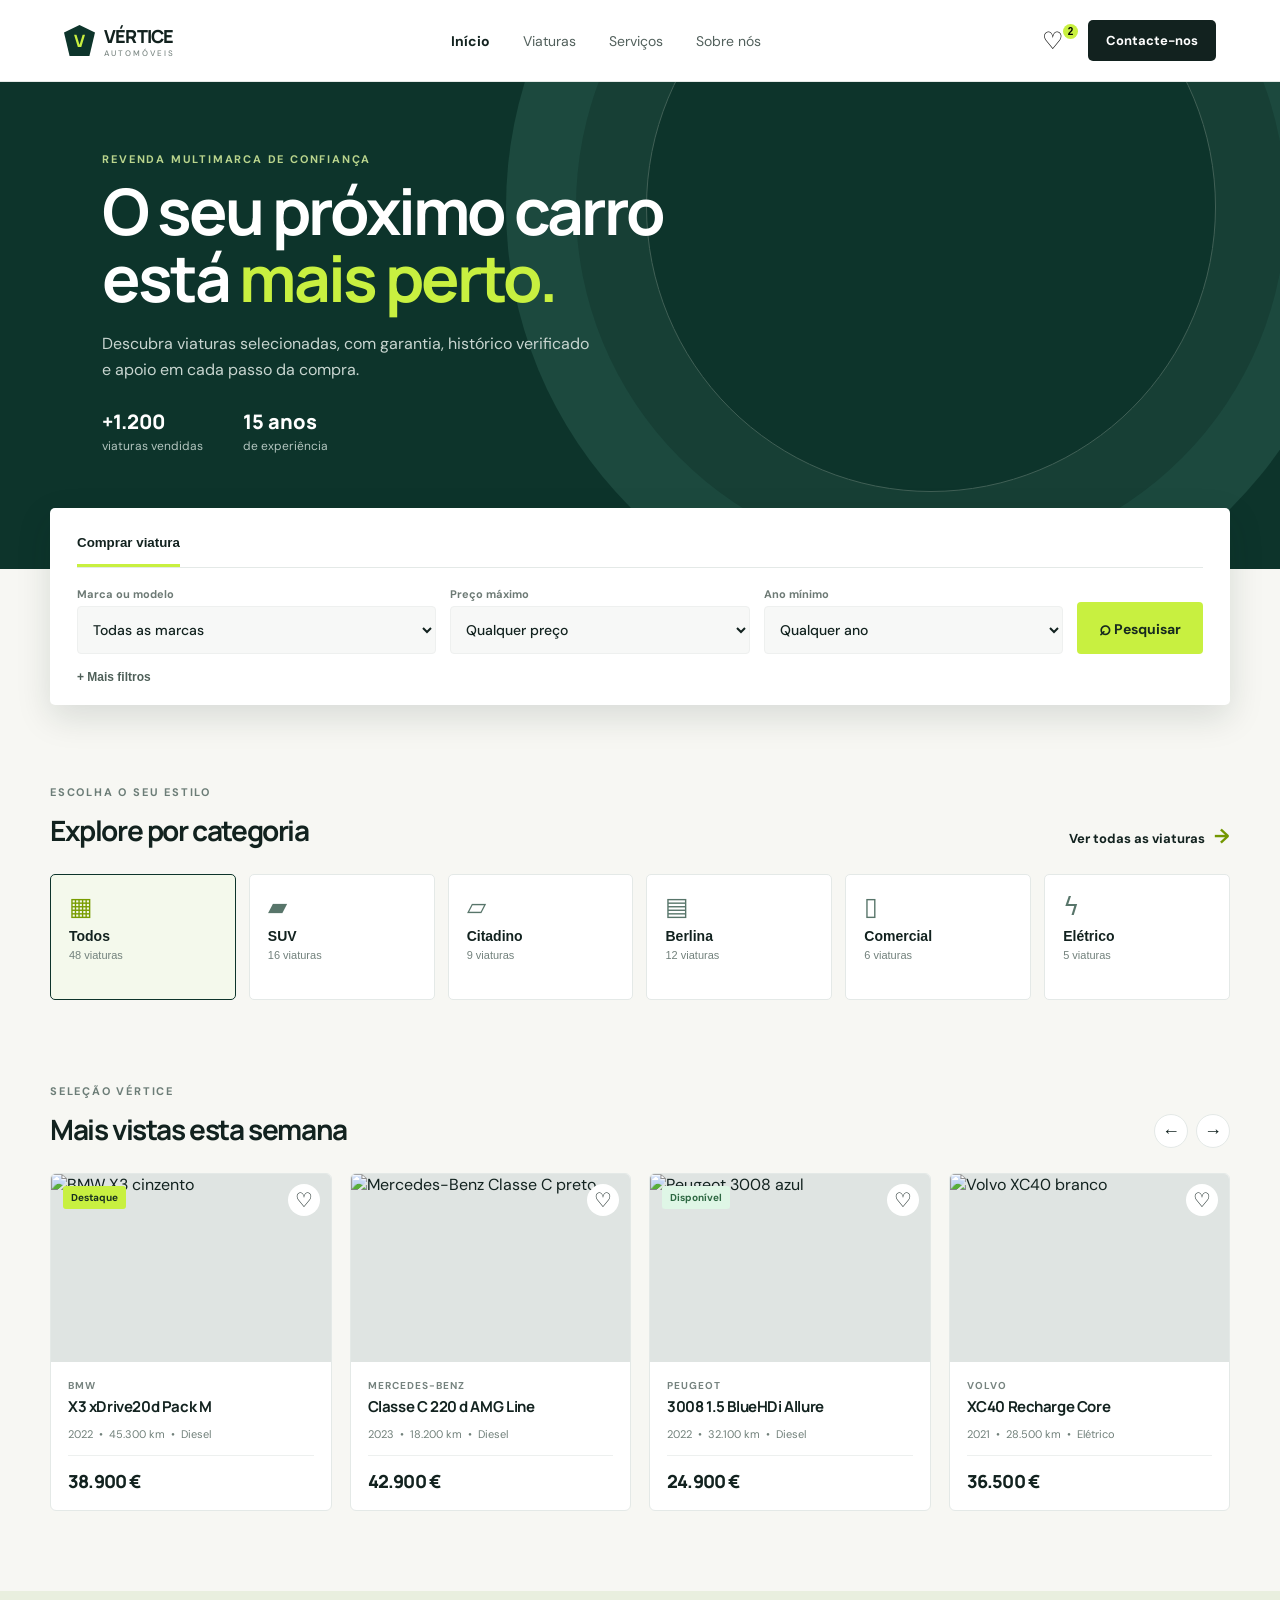
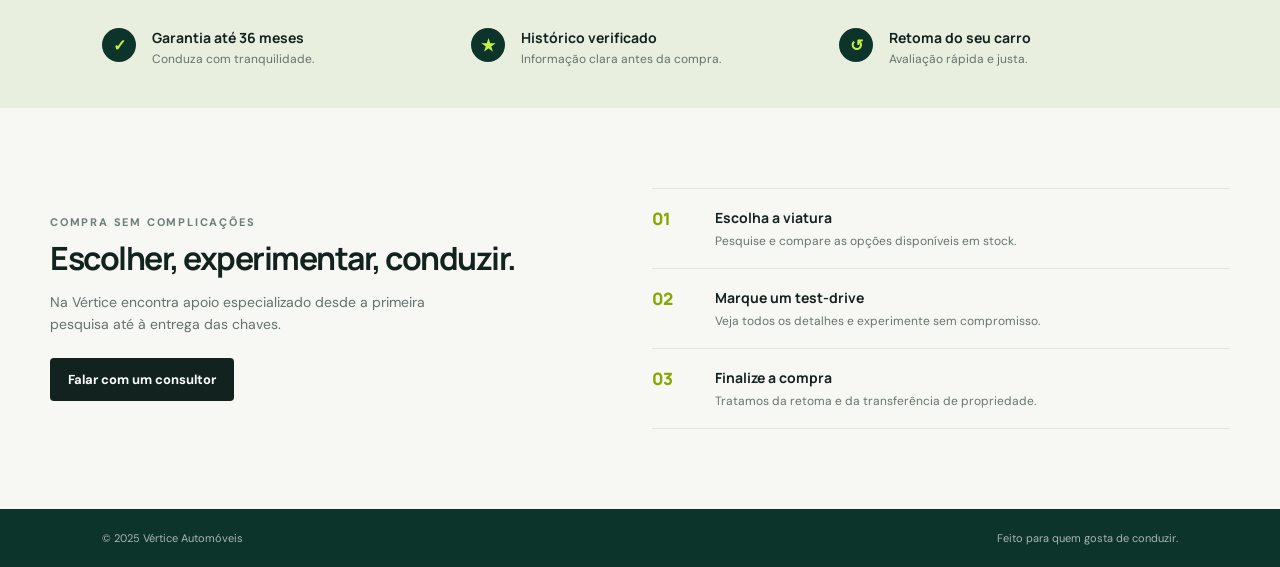
==== index.html @ 2c549aec "Adicionar site demonstrativo Vértice Automóveis" ====
<!doctype html>
<html lang="pt-PT">
  <head>
    <meta charset="UTF-8" />
    <meta name="viewport" content="width=device-width, initial-scale=1.0" />
    <title>Vértice Automóveis | Encontre o seu próximo carro</title>
    <link rel="preconnect" href="https://fonts.googleapis.com" />
    <link rel="preconnect" href="https://fonts.gstatic.com" crossorigin />
    <link href="https://fonts.googleapis.com/css2?family=DM+Sans:wght@400;500;600;700&family=Manrope:wght@600;700;800&display=swap" rel="stylesheet" />
    <link rel="stylesheet" href="styles.css" />
    <link rel="stylesheet" href="modal.css" />
    <link rel="stylesheet" href="store.css" />
  </head>
  <body>
    <header class="site-header">
      <a href="#inicio" class="brand" aria-label="Vértice Automóveis, início">
        <span class="brand-mark">V</span>
        <span>VÉRTICE <em>AUTOMÓVEIS</em></span>
      </a>
      <nav class="desktop-nav" aria-label="Navegação principal">
        <a class="active" href="#inicio">Início</a>
        <a href="#viaturas">Viaturas</a>
        <a href="#servicos">Serviços</a>
        <a href="#sobre">Sobre nós</a>
      </nav>
      <div class="header-actions">
        <button class="icon-button" aria-label="Ver favoritos">♡<span class="counter">2</span></button>
        <a href="#contactos" class="contact-link">Contacte-nos</a>
        <button class="menu-button" aria-label="Abrir menu">☰</button>
      </div>
    </header>

    <main id="inicio">
      <section class="hero">
        <div class="hero-copy">
          <p class="eyebrow">REVENDA MULTIMARCA DE CONFIANÇA</p>
          <h1>O seu próximo carro está <span>mais perto.</span></h1>
          <p class="hero-text">Descubra viaturas selecionadas, com garantia, histórico verificado e apoio em cada passo da compra.</p>
          <div class="hero-stats">
            <div><strong>+1.200</strong><span>viaturas vendidas</span></div>
            <div><strong>15 anos</strong><span>de experiência</span></div>
          </div>
        </div>
        <div class="hero-shape"></div>
      </section>

      <section class="search-panel" aria-label="Pesquisar viaturas">
        <div class="search-tabs" role="tablist">
          <button class="tab active" role="tab" aria-selected="true">Comprar viatura</button>
        </div>
        <form class="search-form" id="vehicle-search">
          <label><span>Marca ou modelo</span><select id="brand"><option value="">Todas as marcas</option><option>BMW</option><option>Mercedes-Benz</option><option>Peugeot</option><option>Volvo</option></select></label>
          <label><span>Preço máximo</span><select id="price"><option value="">Qualquer preço</option><option value="20000">Até 20.000 €</option><option value="30000">Até 30.000 €</option><option value="40000">Até 40.000 €</option></select></label>
          <label><span>Ano mínimo</span><select id="year"><option value="">Qualquer ano</option><option value="2022">2022</option><option value="2021">2021</option><option value="2020">2020</option></select></label>
          <button class="search-button" type="submit"><span>⌕</span> Pesquisar</button>
        </form>
        <button class="more-filters" type="button">+ Mais filtros</button>
      </section>

      <section class="categories content-section" aria-labelledby="categories-title">
        <div class="section-heading"><div><p class="eyebrow">ESCOLHA O SEU ESTILO</p><h2 id="categories-title">Explore por categoria</h2></div><a href="#viaturas">Ver todas as viaturas <span>→</span></a></div>
        <div class="category-grid">
          <button class="category-card active" data-category="Todos"><span class="category-icon">▦</span><strong>Todos</strong><small>48 viaturas</small></button>
          <button class="category-card" data-category="SUV"><span class="category-icon">▰</span><strong>SUV</strong><small>16 viaturas</small></button>
          <button class="category-card" data-category="Citadino"><span class="category-icon">▱</span><strong>Citadino</strong><small>9 viaturas</small></button>
          <button class="category-card" data-category="Berlina"><span class="category-icon">▤</span><strong>Berlina</strong><small>12 viaturas</small></button>
          <button class="category-card" data-category="Comercial"><span class="category-icon">▯</span><strong>Comercial</strong><small>6 viaturas</small></button>
          <button class="category-card" data-category="Elétrico"><span class="category-icon">ϟ</span><strong>Elétrico</strong><small>5 viaturas</small></button>
        </div>
      </section>

      <section class="featured content-section" id="viaturas" aria-labelledby="featured-title">
        <div class="section-heading"><div><p class="eyebrow">SELEÇÃO VÉRTICE</p><h2 id="featured-title">Mais vistas esta semana</h2></div><div class="list-controls"><button aria-label="Anterior">←</button><button aria-label="Seguinte">→</button></div></div>
        <div class="vehicle-grid" id="vehicle-grid">
          <article class="vehicle-card" data-brand="BMW" data-price="38900" data-year="2022" data-category="SUV">
            <div class="car-image"><img src="https://images.unsplash.com/photo-1555215695-3004980ad54e?auto=format&fit=crop&w=900&q=85" alt="BMW X3 cinzento" /><span class="badge">Destaque</span><button class="heart" aria-label="Adicionar BMW X3 aos favoritos">♡</button></div>
            <div class="vehicle-info"><p>BMW</p><h3>X3 xDrive20d Pack M</h3><div class="vehicle-meta"><span>2022</span><span>•</span><span>45.300 km</span><span>•</span><span>Diesel</span></div><div class="vehicle-price"><strong>38.900 €</strong></div></div>
          </article>
          <article class="vehicle-card" data-brand="Mercedes-Benz" data-price="42900" data-year="2023" data-category="Berlina">
            <div class="car-image"><img src="https://images.unsplash.com/photo-1618843479313-40f8afb4b4d8?auto=format&fit=crop&w=900&q=85" alt="Mercedes-Benz Classe C preto" /><button class="heart" aria-label="Adicionar Mercedes Classe C aos favoritos">♡</button></div>
            <div class="vehicle-info"><p>MERCEDES-BENZ</p><h3>Classe C 220 d AMG Line</h3><div class="vehicle-meta"><span>2023</span><span>•</span><span>18.200 km</span><span>•</span><span>Diesel</span></div><div class="vehicle-price"><strong>42.900 €</strong></div></div>
          </article>
          <article class="vehicle-card" data-brand="Peugeot" data-price="24900" data-year="2022" data-category="SUV">
            <div class="car-image"><img src="https://images.unsplash.com/photo-1609521263047-f8f205293f24?auto=format&fit=crop&w=900&q=85" alt="Peugeot 3008 azul" /><span class="badge green">Disponível</span><button class="heart" aria-label="Adicionar Peugeot 3008 aos favoritos">♡</button></div>
            <div class="vehicle-info"><p>PEUGEOT</p><h3>3008 1.5 BlueHDi Allure</h3><div class="vehicle-meta"><span>2022</span><span>•</span><span>32.100 km</span><span>•</span><span>Diesel</span></div><div class="vehicle-price"><strong>24.900 €</strong></div></div>
          </article>
          <article class="vehicle-card" data-brand="Volvo" data-price="36500" data-year="2021" data-category="SUV">
            <div class="car-image"><img src="https://images.unsplash.com/photo-1551830820-330a71b99659?auto=format&fit=crop&w=900&q=85" alt="Volvo XC40 branco" /><button class="heart" aria-label="Adicionar Volvo XC40 aos favoritos">♡</button></div>
            <div class="vehicle-info"><p>VOLVO</p><h3>XC40 Recharge Core</h3><div class="vehicle-meta"><span>2021</span><span>•</span><span>28.500 km</span><span>•</span><span>Elétrico</span></div><div class="vehicle-price"><strong>36.500 €</strong></div></div>
          </article>
        </div>
        <p id="no-results" hidden>Não encontrámos viaturas com estes filtros. Tente ajustar a pesquisa.</p>
      </section>
      <section class="assurance" id="servicos"><div><span class="assurance-icon">✓</span><h3>Garantia até 36 meses</h3><p>Conduza com tranquilidade.</p></div><div><span class="assurance-icon">★</span><h3>Histórico verificado</h3><p>Informação clara antes da compra.</p></div><div><span class="assurance-icon">↺</span><h3>Retoma do seu carro</h3><p>Avaliação rápida e justa.</p></div></section>
      <section class="buying-process content-section" id="sobre" aria-labelledby="process-title">
        <div><p class="eyebrow">COMPRA SEM COMPLICAÇÕES</p><h2 id="process-title">Escolher, experimentar, conduzir.</h2><p>Na Vértice encontra apoio especializado desde a primeira pesquisa até à entrega das chaves.</p><a href="#contactos" class="process-cta">Falar com um consultor</a></div>
        <ol><li><span>01</span><div><strong>Escolha a viatura</strong><p>Pesquise e compare as opções disponíveis em stock.</p></div></li><li><span>02</span><div><strong>Marque um test-drive</strong><p>Veja todos os detalhes e experimente sem compromisso.</p></div></li><li><span>03</span><div><strong>Finalize a compra</strong><p>Tratamos da retoma e da transferência de propriedade.</p></div></li></ol>
      </section>
    </main>
    <footer id="contactos"><span>© 2025 Vértice Automóveis</span><span>Feito para quem gosta de conduzir.</span></footer>
    <div class="vehicle-modal" id="vehicle-modal" role="dialog" aria-modal="true" aria-labelledby="modal-title" hidden>
      <div class="modal-backdrop" data-close-modal></div>
      <div class="modal-content">
        <button class="modal-close" type="button" aria-label="Fechar detalhes" data-close-modal>&times;</button>
        <div class="modal-gallery"><img id="modal-image" src="" alt="" /><span id="modal-badge" class="badge" hidden></span></div>
        <div class="modal-details">
          <p class="modal-brand" id="modal-brand"></p>
          <h2 id="modal-title"></h2>
          <p class="modal-price" id="modal-price"></p>
          <div class="modal-specs" id="modal-specs"></div>
          <p class="modal-description" id="modal-description"></p>
          <div class="modal-actions">
            <a id="whatsapp-link" class="contact-action whatsapp" href="#" target="_blank" rel="noopener">WhatsApp</a>
            <a id="phone-link" class="contact-action phone" href="tel:+351210000000">Ligar agora</a>
          </div>
          <button id="interest-button" class="interest-button" type="button">Tenho interesse nesta viatura</button>
          <p class="modal-note">Resposta rápida da nossa equipa comercial.</p>
        </div>
      </div>
    </div>
    <script src="script.js"></script>
  </body>
</html>
---- styles.css ----
:root{--ink:#12221f;--muted:#64716d;--line:#e4e9e7;--cream:#f7f7f3;--lime:#c8f040;--green:#0d342b;--white:#fff}*{box-sizing:border-box}html{scroll-behavior:smooth}body{margin:0;color:var(--ink);background:var(--cream);font-family:"DM Sans",sans-serif}.site-header{height:82px;padding:0 max(5vw,32px);display:flex;align-items:center;justify-content:space-between;background:#fff;border-bottom:1px solid var(--line)}.brand{color:var(--ink);text-decoration:none;font:800 18px Manrope,sans-serif;letter-spacing:-.8px;display:flex;align-items:center;gap:9px}.brand em{font:500 8px "DM Sans";display:block;letter-spacing:2px;color:#7c8884;font-style:normal}.brand-mark{display:grid;place-items:center;width:31px;height:31px;background:var(--green);color:var(--lime);clip-path:polygon(50% 0,100% 24%,82% 100%,18% 100%,0 24%);font:800 17px Manrope}.desktop-nav{display:flex;gap:33px;height:100%;align-items:center}.desktop-nav a{color:#52605c;text-decoration:none;font-size:14px}.desktop-nav a.active{color:var(--ink);font-weight:700}.header-actions{display:flex;align-items:center;gap:18px}.icon-button,.menu-button{border:0;background:none;font-size:24px;cursor:pointer;position:relative}.counter{position:absolute;top:-2px;right:-8px;background:var(--lime);font:700 10px sans-serif;width:15px;height:15px;border-radius:50%;display:grid;place-items:center}.contact-link{background:var(--ink);color:white;padding:12px 18px;text-decoration:none;border-radius:5px;font-size:13px;font-weight:700}.menu-button{display:none}.hero{background:var(--green);min-height:390px;padding:70px max(8vw,40px) 115px;position:relative;overflow:hidden;color:white}.hero-copy{max-width:660px;position:relative;z-index:1}.eyebrow{font-size:11px;letter-spacing:1.8px;font-weight:700;color:#6c7d77;margin:0 0 12px}.hero .eyebrow{color:#bad58d}.hero h1,h2,h3{font-family:Manrope,sans-serif}.hero h1{font-size:clamp(38px,5vw,65px);line-height:1.04;letter-spacing:-3px;margin:0}.hero h1 span{color:var(--lime)}.hero-text{max-width:490px;color:#c8d5d0;font-size:16px;line-height:1.6;margin:20px 0 26px}.hero-stats{display:flex;gap:40px}.hero-stats div{display:grid;gap:3px}.hero-stats strong{font:800 20px Manrope}.hero-stats span{font-size:12px;color:#b3c5bf}.hero-shape{position:absolute;right:5%;top:-160px;width:570px;height:570px;border:1px solid #416056;border-radius:50%;box-shadow:0 0 0 70px #173f35,0 0 0 140px #1c493e}.search-panel{max-width:1180px;margin:-61px auto 0;position:relative;z-index:2;background:#fff;padding:0 27px 19px;box-shadow:0 12px 35px #0c251d22;border-radius:5px}.search-tabs{height:60px;display:flex;align-items:end;gap:27px;border-bottom:1px solid var(--line)}.tab{height:47px;padding:0;background:none;border:0;border-bottom:3px solid transparent;color:#70807b;font-weight:700;cursor:pointer}.tab.active{color:var(--ink);border-color:var(--lime)}.search-form{display:grid;grid-template-columns:1.2fr 1fr 1fr auto;gap:14px;padding-top:19px}.search-form label{display:grid;gap:5px;font-size:11px;font-weight:700;color:#6d7a75}.search-form select{appearance:auto;color:var(--ink);font:500 14px "DM Sans";background:#f7f8f7;border:1px solid #eef0ef;border-radius:4px;padding:13px 11px}.search-button{align-self:end;background:var(--lime);border:0;border-radius:4px;padding:13px 22px;color:#16291f;font:700 14px "DM Sans";cursor:pointer}.search-button span{font-size:20px;vertical-align:-1px}.more-filters{background:none;border:0;color:#4f6059;font-size:12px;font-weight:700;margin-top:16px;padding:0;cursor:pointer}.content-section{max-width:1180px;margin:0 auto;padding:80px 0}.section-heading{display:flex;justify-content:space-between;align-items:end;margin-bottom:25px}.section-heading h2{font-size:28px;letter-spacing:-1.4px;margin:0}.section-heading a{color:var(--ink);text-decoration:none;font-size:13px;font-weight:700}.section-heading a span{color:#739700;font-size:20px;margin-left:6px}.category-grid{display:grid;grid-template-columns:repeat(6,1fr);gap:13px}.category-card{height:126px;text-align:left;background:white;border:1px solid var(--line);border-radius:5px;padding:18px;cursor:pointer;display:flex;flex-direction:column;gap:5px;color:var(--ink);transition:.2s}.category-card:hover,.category-card.active{border-color:var(--green);background:#f4f9ec}.category-icon{font-size:25px;line-height:27px;color:#58756a;margin-bottom:3px}.category-card.active .category-icon{color:#789c00}.category-card strong{font-size:14px}.category-card small{font-size:11px;color:#72817c}.featured{padding-top:4px}.list-controls{display:flex;gap:8px}.list-controls button{width:34px;height:34px;border:1px solid var(--line);border-radius:50%;background:white;color:var(--ink);font-size:18px}.vehicle-grid{display:grid;grid-template-columns:repeat(4,1fr);gap:18px}.vehicle-card{background:white;border:1px solid var(--line);border-radius:6px;overflow:hidden;transition:transform .2s,box-shadow .2s}.vehicle-card:hover{transform:translateY(-3px);box-shadow:0 12px 25px #16261f12}.car-image{height:188px;position:relative;background:#dfe4e2;overflow:hidden}.car-image img{width:100%;height:100%;object-fit:cover}.badge{position:absolute;top:12px;left:12px;background:var(--lime);color:#183020;padding:5px 8px;border-radius:3px;font-size:10px;font-weight:700}.badge.green{background:#dff6e6;color:#2d6842}.heart{position:absolute;right:11px;top:10px;border:0;border-radius:50%;background:#fff;width:32px;height:32px;font-size:20px;cursor:pointer;color:var(--ink)}.heart.liked{color:#f05b6b}.vehicle-info{padding:17px}.vehicle-info p{margin:0 0 4px;font-size:10px;letter-spacing:1px;color:#76837f;font-weight:700}.vehicle-info h3{font-size:15px;letter-spacing:-.4px;margin:0 0 10px;white-space:nowrap;overflow:hidden;text-overflow:ellipsis}.vehicle-meta{display:flex;gap:6px;color:#71807a;font-size:11px}.vehicle-price{border-top:1px solid #edf0ef;margin-top:14px;padding-top:13px;display:flex;align-items:baseline;justify-content:space-between}.vehicle-price strong{font:800 18px Manrope;letter-spacing:-.8px}.vehicle-price span{font-size:10px;color:#75827e}#no-results{background:#fff;border:1px solid var(--line);padding:25px;border-radius:5px;text-align:center;color:var(--muted)}.assurance{padding:37px max(8vw,32px);background:#e9efdf;display:grid;grid-template-columns:repeat(3,1fr);gap:30px}.assurance>div{display:grid;grid-template-columns:38px auto;column-gap:12px}.assurance-icon{grid-row:span 2;background:var(--green);color:var(--lime);width:34px;height:34px;border-radius:50%;display:grid;place-items:center;font-weight:700}.assurance h3{font-size:14px;margin:0}.assurance p{font-size:12px;color:#63726d;margin:4px 0}footer{background:var(--green);padding:22px max(8vw,32px);display:flex;justify-content:space-between;color:#a7b8b1;font-size:11px}@media(max-width:800px){.desktop-nav,.contact-link{display:none}.menu-button{display:block}.hero{padding-top:60px}.search-panel{margin:-45px 18px 0}.search-form{grid-template-columns:1fr 1fr}.search-button{grid-column:span 2}.content-section{padding:55px 18px}.category-grid{grid-template-columns:repeat(3,1fr)}.vehicle-grid{grid-template-columns:repeat(2,1fr)}.assurance{grid-template-columns:1fr}.hero-shape{right:-320px}}@media(max-width:480px){.site-header{padding:0 20px}.hero{padding:50px 24px 85px}.hero h1{letter-spacing:-2px}.hero-stats{gap:20px}.search-panel{padding:0 16px 16px}.search-form{grid-template-columns:1fr}.search-button{grid-column:auto}.section-heading h2{font-size:24px}.section-heading a{font-size:11px}.category-grid{grid-template-columns:repeat(2,1fr)}.vehicle-grid{grid-template-columns:1fr}.car-image{height:210px}footer{gap:10px;flex-direction:column}}
---- modal.css ----
.vehicle-card{cursor:pointer}.vehicle-modal[hidden]{display:none}.vehicle-modal{position:fixed;inset:0;z-index:10;display:grid;place-items:center;padding:20px}.modal-backdrop{position:absolute;inset:0;background:#0c241caa;backdrop-filter:blur(4px)}.modal-content{position:relative;z-index:1;width:min(900px,100%);max-height:calc(100vh - 40px);overflow:auto;background:#fff;border-radius:8px;display:grid;grid-template-columns:1.04fr .96fr;box-shadow:0 24px 70px #06171066}.modal-close{position:absolute;z-index:2;top:14px;right:14px;border:0;border-radius:50%;background:#fff;width:36px;height:36px;font-size:25px;line-height:30px;cursor:pointer;color:#12221f;box-shadow:0 2px 9px #17271f33}.modal-gallery{min-height:530px;position:relative;background:#e2e8e5}.modal-gallery img{width:100%;height:100%;position:absolute;object-fit:cover}.modal-details{padding:48px 39px 32px}.modal-brand{margin:0 0 7px;color:#71807a;font-size:11px;font-weight:700;letter-spacing:1.4px}.modal-details h2{font:700 25px/1.18 Manrope,sans-serif;letter-spacing:-1.2px;margin:0}.modal-price{margin:25px 0 2px;font:800 29px Manrope,sans-serif;letter-spacing:-1.4px}.modal-installment{margin:0;color:#64716d;font-size:13px}.modal-specs{display:grid;grid-template-columns:repeat(2,1fr);gap:10px;border-top:1px solid #e4e9e7;border-bottom:1px solid #e4e9e7;padding:17px 0;margin:23px 0}.modal-specs span{font-size:12px;color:#62726c}.modal-specs strong{display:block;color:#12221f;font-size:13px;margin-top:3px}.modal-description{font-size:13px;line-height:1.55;color:#60706a;margin:0 0 20px}.modal-actions{display:grid;grid-template-columns:1fr 1fr;gap:9px}.contact-action,.interest-button{border:0;border-radius:4px;min-height:44px;font:700 13px "DM Sans",sans-serif;display:grid;place-items:center;text-decoration:none;cursor:pointer}.whatsapp{background:#e4f7e7;color:#237240}.phone{background:#edf0ef;color:#12221f}.interest-button{width:100%;margin-top:9px;background:#c8f040;color:#172d24}.modal-note{text-align:center;color:#75827d;font-size:10px;margin:12px 0 0}@media(max-width:650px){.modal-content{grid-template-columns:1fr}.modal-gallery{min-height:240px;height:240px}.modal-details{padding:28px 24px}.modal-price{margin-top:18px}.modal-specs{margin:18px 0}}
---- store.css ----
.admin-link{font-size:12px;font-weight:700;color:#31433d;text-decoration:none}.buying-process{display:grid;grid-template-columns:.85fr 1fr;gap:110px;align-items:center}.buying-process h2{font-size:32px;line-height:1.1;letter-spacing:-1.5px;margin:0 0 14px}.buying-process>div>p:not(.eyebrow){color:#64716d;line-height:1.6;font-size:14px;max-width:390px;margin:0 0 23px}.process-cta{display:inline-block;background:#12221f;color:#fff;border-radius:4px;padding:13px 18px;text-decoration:none;font-size:13px;font-weight:700}.buying-process ol{margin:0;padding:0;list-style:none}.buying-process li{display:grid;grid-template-columns:48px 1fr;gap:15px;padding:18px 0;border-bottom:1px solid #e1e6e3}.buying-process li:first-child{border-top:1px solid #e1e6e3}.buying-process li>span{font:800 17px Manrope,sans-serif;color:#86a700}.buying-process li strong{font:700 14px Manrope,sans-serif}.buying-process li p{font-size:12px;color:#66756f;margin:5px 0 0;line-height:1.4}@media(max-width:800px){.admin-link{display:none}.buying-process{grid-template-columns:1fr;gap:30px}}@media(max-width:480px){.buying-process{padding-top:45px;padding-bottom:45px}}
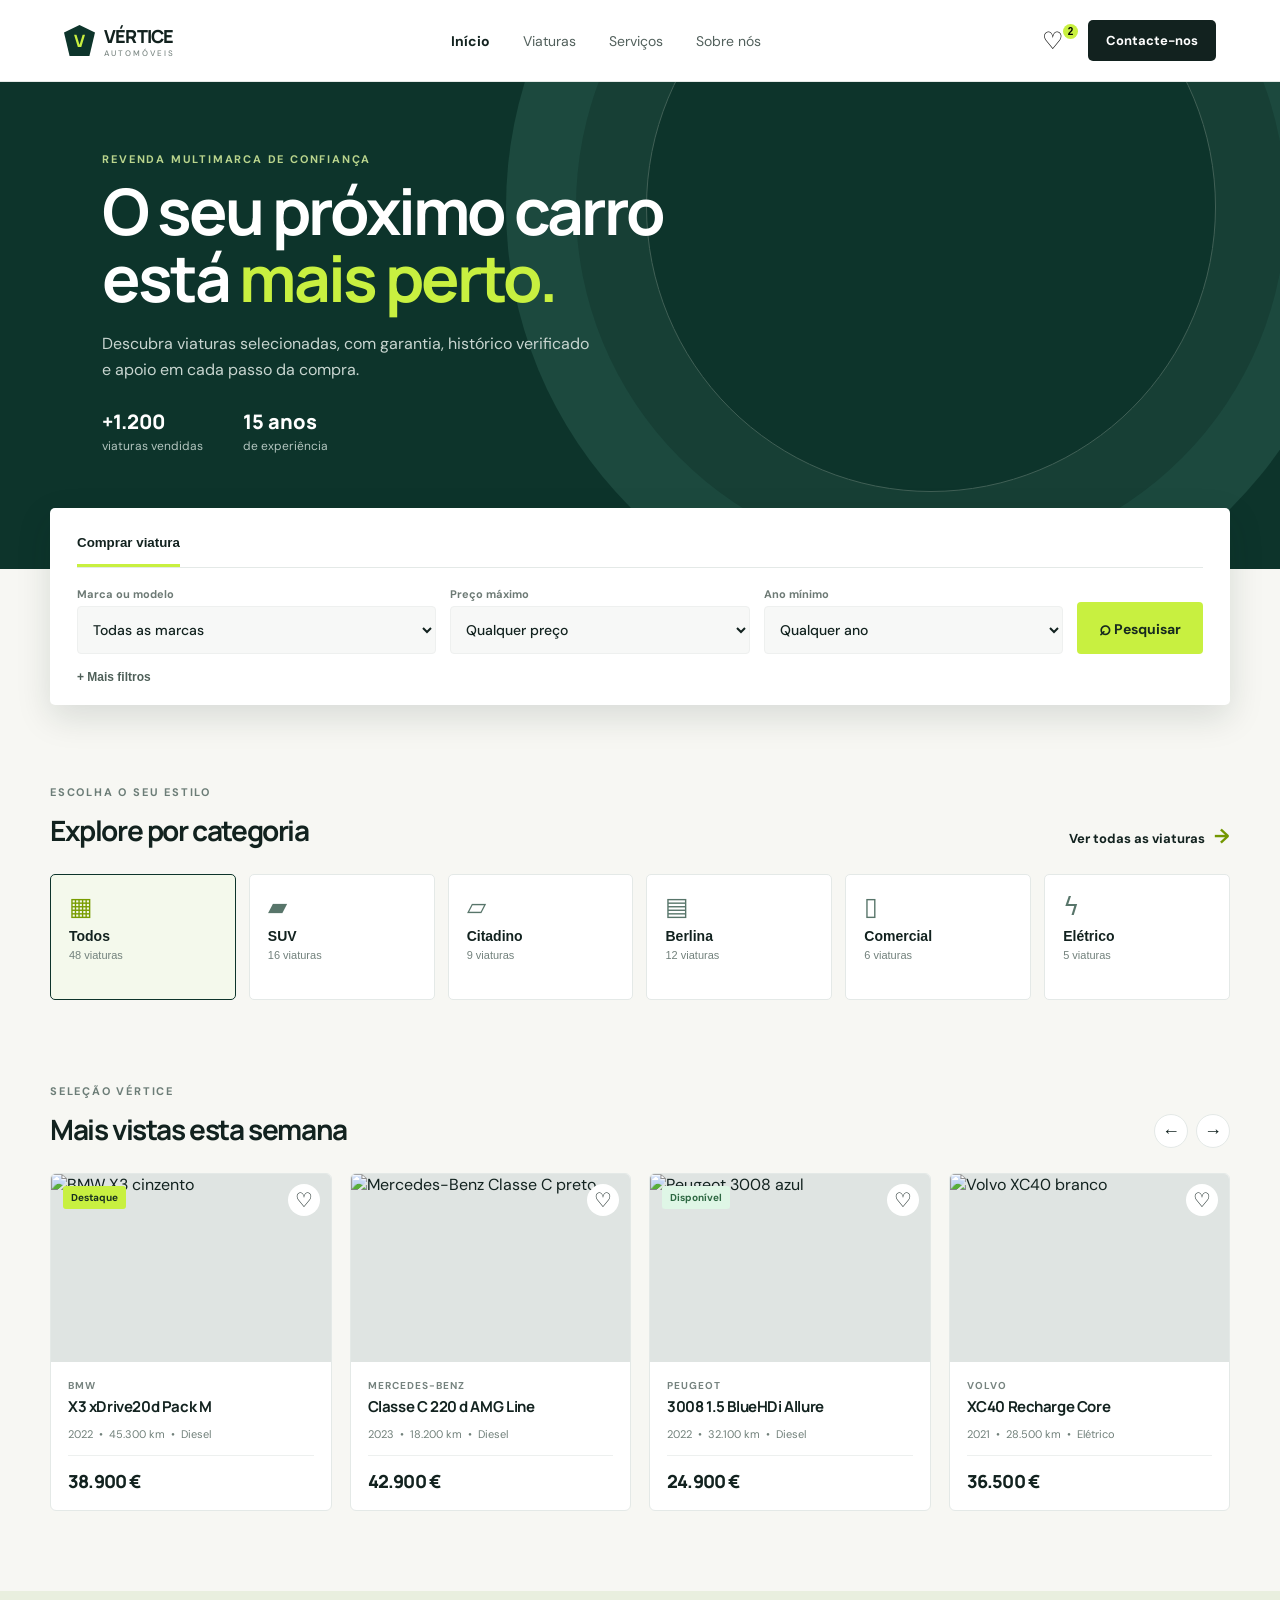
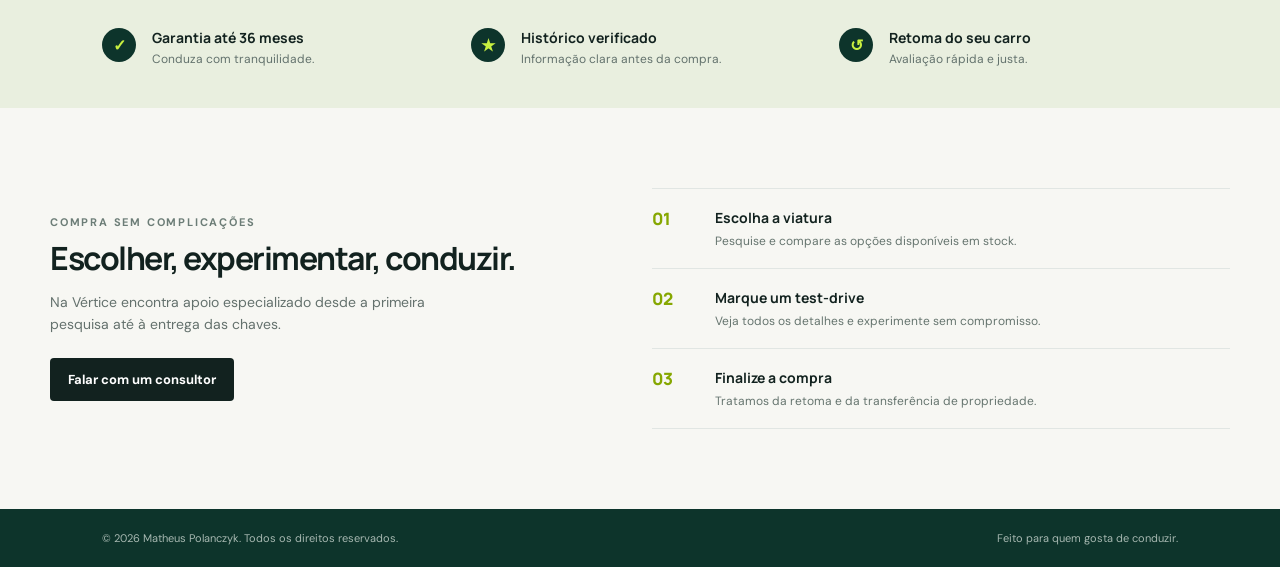
==== commit 1f45e74a: "Update copyright footer" ====
--- a/index.html
+++ b/index.html
@@ -3,6 +3,7 @@
   <head>
     <meta charset="UTF-8" />
     <meta name="viewport" content="width=device-width, initial-scale=1.0" />
+    <link rel="icon" type="image/svg+xml" href="favicon.svg" />
     <title>Vértice Automóveis | Encontre o seu próximo carro</title>
     <link rel="preconnect" href="https://fonts.googleapis.com" />
     <link rel="preconnect" href="https://fonts.gstatic.com" crossorigin />
@@ -97,7 +98,7 @@
         <ol><li><span>01</span><div><strong>Escolha a viatura</strong><p>Pesquise e compare as opções disponíveis em stock.</p></div></li><li><span>02</span><div><strong>Marque um test-drive</strong><p>Veja todos os detalhes e experimente sem compromisso.</p></div></li><li><span>03</span><div><strong>Finalize a compra</strong><p>Tratamos da retoma e da transferência de propriedade.</p></div></li></ol>
       </section>
     </main>
-    <footer id="contactos"><span>© 2025 Vértice Automóveis</span><span>Feito para quem gosta de conduzir.</span></footer>
+    <footer id="contactos"><span>© 2026 Matheus Polanczyk. Todos os direitos reservados.</span><span>Feito para quem gosta de conduzir.</span></footer>
     <div class="vehicle-modal" id="vehicle-modal" role="dialog" aria-modal="true" aria-labelledby="modal-title" hidden>
       <div class="modal-backdrop" data-close-modal></div>
       <div class="modal-content">
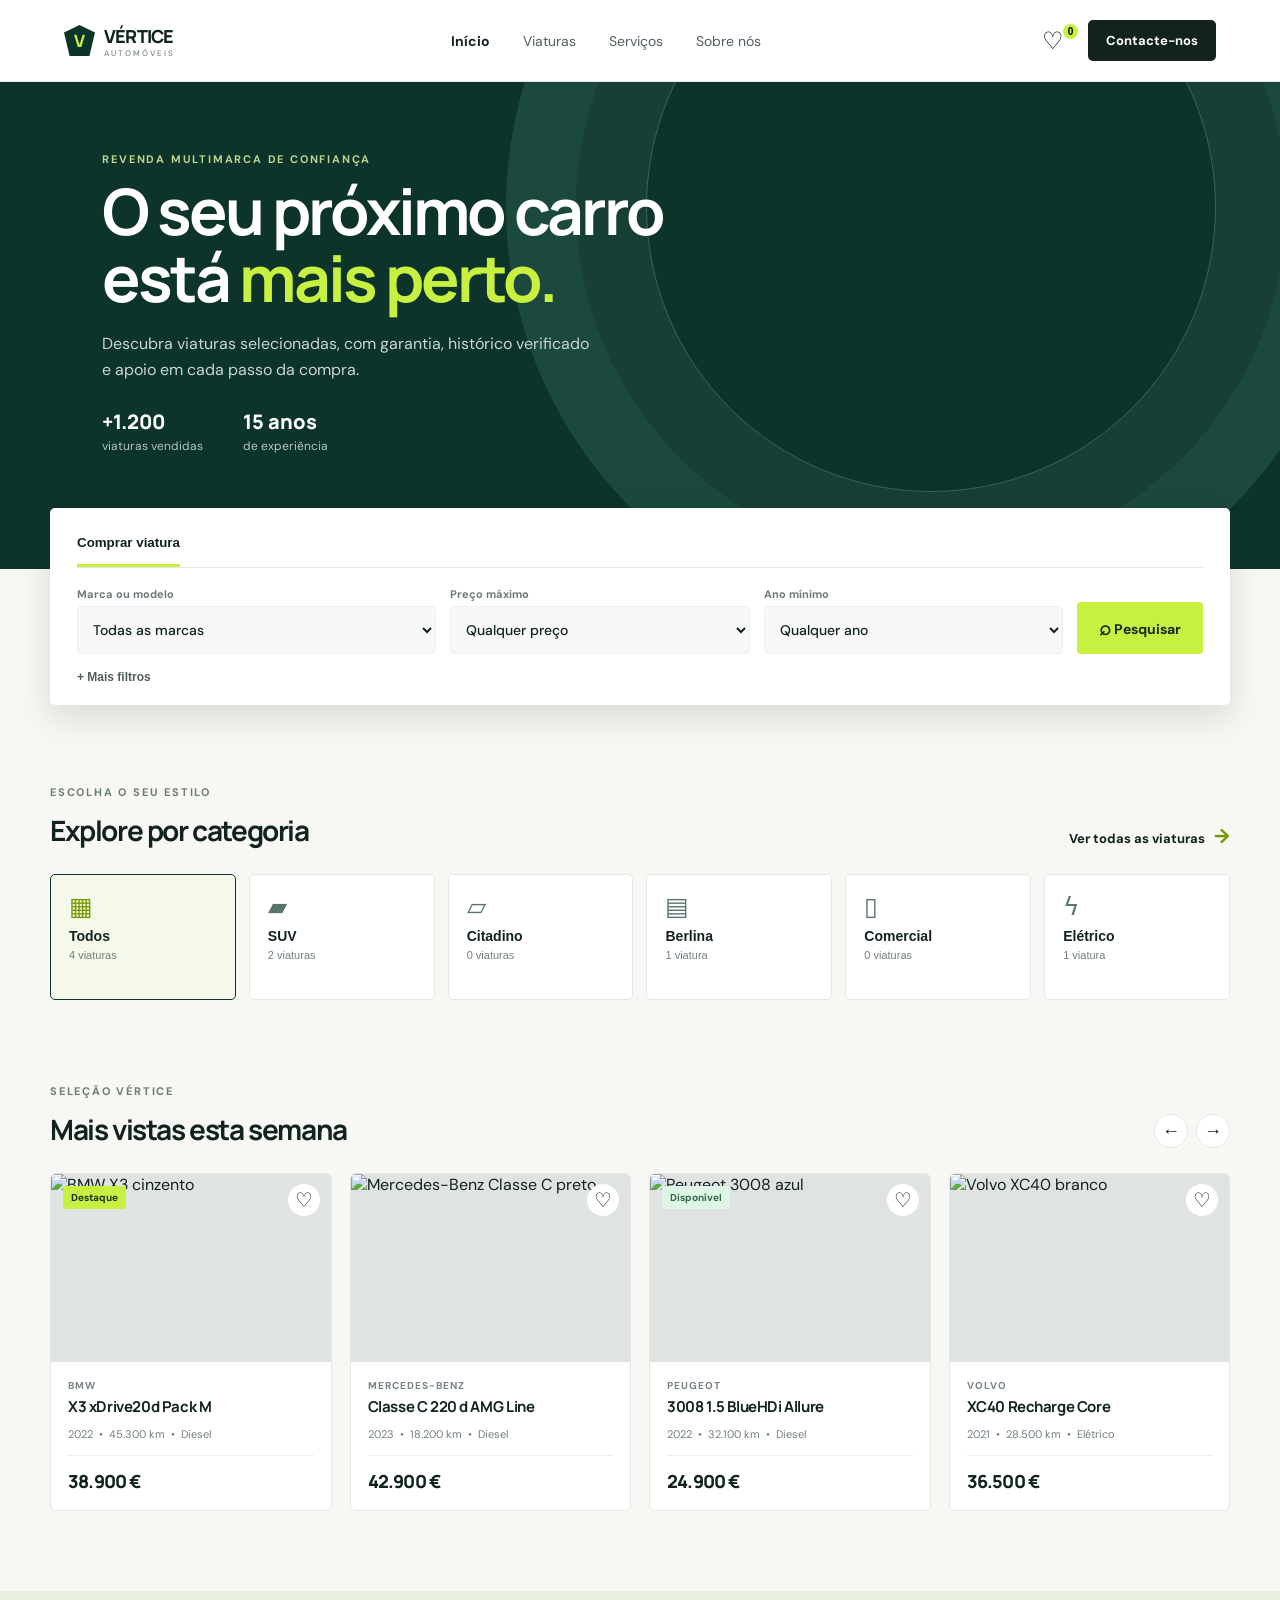
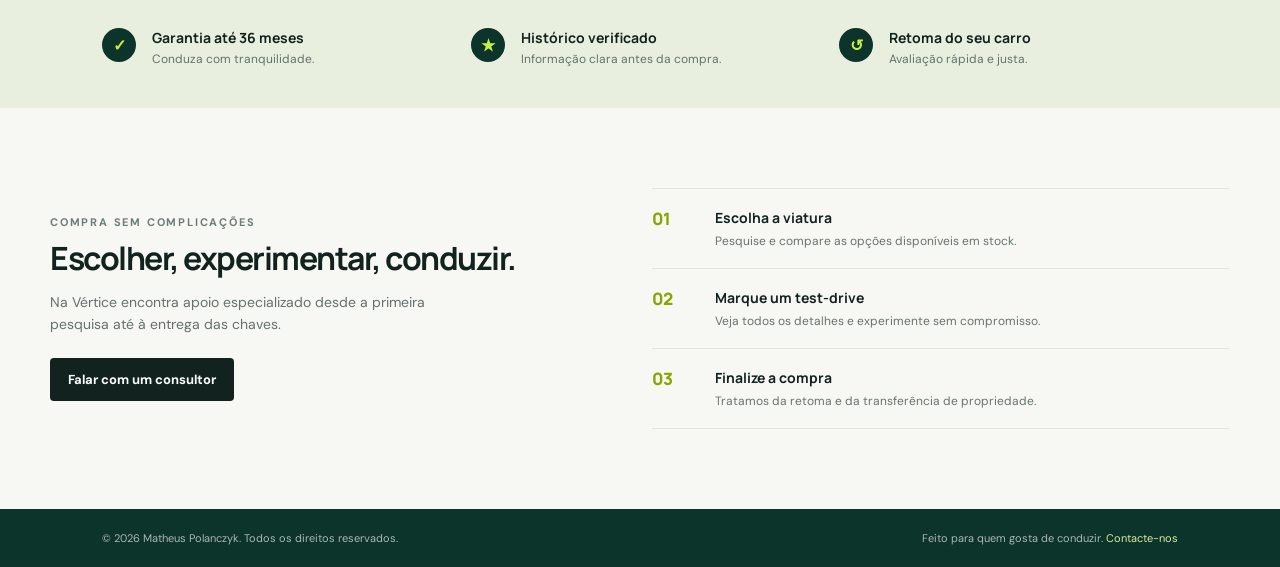
==== commit 852d3d9b: "Fix admin access and wire vehicle interactions" ====
--- a/index.html
+++ b/index.html
@@ -25,10 +25,13 @@
         <a href="#sobre">Sobre nós</a>
       </nav>
       <div class="header-actions">
-        <button class="icon-button" aria-label="Ver favoritos">♡<span class="counter">2</span></button>
+        <button class="icon-button" id="favorites-toggle" aria-label="Mostrar favoritos" aria-pressed="false">♡<span class="counter" id="favorites-count" hidden>0</span></button>
         <a href="#contactos" class="contact-link">Contacte-nos</a>
-        <button class="menu-button" aria-label="Abrir menu">☰</button>
+        <button class="menu-button" aria-label="Abrir menu" aria-expanded="false" aria-controls="mobile-nav">☰</button>
       </div>
+      <nav class="mobile-nav" id="mobile-nav" aria-label="Navegação móvel" hidden>
+        <a href="#inicio">Início</a><a href="#viaturas">Viaturas</a><a href="#servicos">Serviços</a><a href="#sobre">Sobre nós</a><a href="#contactos">Contacte-nos</a>
+      </nav>
     </header>
 
     <main id="inicio">
@@ -55,37 +58,41 @@
           <label><span>Ano mínimo</span><select id="year"><option value="">Qualquer ano</option><option value="2022">2022</option><option value="2021">2021</option><option value="2020">2020</option></select></label>
           <button class="search-button" type="submit"><span>⌕</span> Pesquisar</button>
         </form>
-        <button class="more-filters" type="button">+ Mais filtros</button>
+        <button class="more-filters" type="button" aria-expanded="false" aria-controls="advanced-filters">+ Mais filtros</button>
+        <div class="advanced-filters" id="advanced-filters" hidden>
+          <label><span>Combustível</span><select id="fuel"><option value="">Qualquer combustível</option><option>Gasolina</option><option>Diesel</option><option>Híbrido</option><option>Elétrico</option></select></label>
+          <label><span>Caixa</span><select id="transmission"><option value="">Qualquer caixa</option><option>Automática</option><option>Manual</option></select></label>
+        </div>
       </section>
 
       <section class="categories content-section" aria-labelledby="categories-title">
         <div class="section-heading"><div><p class="eyebrow">ESCOLHA O SEU ESTILO</p><h2 id="categories-title">Explore por categoria</h2></div><a href="#viaturas">Ver todas as viaturas <span>→</span></a></div>
         <div class="category-grid">
-          <button class="category-card active" data-category="Todos"><span class="category-icon">▦</span><strong>Todos</strong><small>48 viaturas</small></button>
-          <button class="category-card" data-category="SUV"><span class="category-icon">▰</span><strong>SUV</strong><small>16 viaturas</small></button>
-          <button class="category-card" data-category="Citadino"><span class="category-icon">▱</span><strong>Citadino</strong><small>9 viaturas</small></button>
-          <button class="category-card" data-category="Berlina"><span class="category-icon">▤</span><strong>Berlina</strong><small>12 viaturas</small></button>
-          <button class="category-card" data-category="Comercial"><span class="category-icon">▯</span><strong>Comercial</strong><small>6 viaturas</small></button>
-          <button class="category-card" data-category="Elétrico"><span class="category-icon">ϟ</span><strong>Elétrico</strong><small>5 viaturas</small></button>
+          <button class="category-card active" data-category="Todos"><span class="category-icon">▦</span><strong>Todos</strong><small>0 viaturas</small></button>
+          <button class="category-card" data-category="SUV"><span class="category-icon">▰</span><strong>SUV</strong><small>0 viaturas</small></button>
+          <button class="category-card" data-category="Citadino"><span class="category-icon">▱</span><strong>Citadino</strong><small>0 viaturas</small></button>
+          <button class="category-card" data-category="Berlina"><span class="category-icon">▤</span><strong>Berlina</strong><small>0 viaturas</small></button>
+          <button class="category-card" data-category="Comercial"><span class="category-icon">▯</span><strong>Comercial</strong><small>0 viaturas</small></button>
+          <button class="category-card" data-category="Elétrico"><span class="category-icon">ϟ</span><strong>Elétrico</strong><small>0 viaturas</small></button>
         </div>
       </section>
 
       <section class="featured content-section" id="viaturas" aria-labelledby="featured-title">
-        <div class="section-heading"><div><p class="eyebrow">SELEÇÃO VÉRTICE</p><h2 id="featured-title">Mais vistas esta semana</h2></div><div class="list-controls"><button aria-label="Anterior">←</button><button aria-label="Seguinte">→</button></div></div>
+        <div class="section-heading"><div><p class="eyebrow">SELEÇÃO VÉRTICE</p><h2 id="featured-title">Mais vistas esta semana</h2></div><div class="list-controls"><button type="button" data-rotate="-1" aria-label="Reordenar viaturas para trás">←</button><button type="button" data-rotate="1" aria-label="Reordenar viaturas para a frente">→</button></div></div>
         <div class="vehicle-grid" id="vehicle-grid">
-          <article class="vehicle-card" data-brand="BMW" data-price="38900" data-year="2022" data-category="SUV">
+          <article class="vehicle-card" tabindex="0" data-brand="BMW" data-price="38900" data-year="2022" data-category="SUV" data-fuel="Diesel" data-transmission="Automática">
             <div class="car-image"><img src="https://images.unsplash.com/photo-1555215695-3004980ad54e?auto=format&fit=crop&w=900&q=85" alt="BMW X3 cinzento" /><span class="badge">Destaque</span><button class="heart" aria-label="Adicionar BMW X3 aos favoritos">♡</button></div>
             <div class="vehicle-info"><p>BMW</p><h3>X3 xDrive20d Pack M</h3><div class="vehicle-meta"><span>2022</span><span>•</span><span>45.300 km</span><span>•</span><span>Diesel</span></div><div class="vehicle-price"><strong>38.900 €</strong></div></div>
           </article>
-          <article class="vehicle-card" data-brand="Mercedes-Benz" data-price="42900" data-year="2023" data-category="Berlina">
+          <article class="vehicle-card" tabindex="0" data-brand="Mercedes-Benz" data-price="42900" data-year="2023" data-category="Berlina" data-fuel="Diesel" data-transmission="Automática">
             <div class="car-image"><img src="https://images.unsplash.com/photo-1618843479313-40f8afb4b4d8?auto=format&fit=crop&w=900&q=85" alt="Mercedes-Benz Classe C preto" /><button class="heart" aria-label="Adicionar Mercedes Classe C aos favoritos">♡</button></div>
             <div class="vehicle-info"><p>MERCEDES-BENZ</p><h3>Classe C 220 d AMG Line</h3><div class="vehicle-meta"><span>2023</span><span>•</span><span>18.200 km</span><span>•</span><span>Diesel</span></div><div class="vehicle-price"><strong>42.900 €</strong></div></div>
           </article>
-          <article class="vehicle-card" data-brand="Peugeot" data-price="24900" data-year="2022" data-category="SUV">
+          <article class="vehicle-card" tabindex="0" data-brand="Peugeot" data-price="24900" data-year="2022" data-category="SUV" data-fuel="Diesel" data-transmission="Manual">
             <div class="car-image"><img src="https://images.unsplash.com/photo-1609521263047-f8f205293f24?auto=format&fit=crop&w=900&q=85" alt="Peugeot 3008 azul" /><span class="badge green">Disponível</span><button class="heart" aria-label="Adicionar Peugeot 3008 aos favoritos">♡</button></div>
             <div class="vehicle-info"><p>PEUGEOT</p><h3>3008 1.5 BlueHDi Allure</h3><div class="vehicle-meta"><span>2022</span><span>•</span><span>32.100 km</span><span>•</span><span>Diesel</span></div><div class="vehicle-price"><strong>24.900 €</strong></div></div>
           </article>
-          <article class="vehicle-card" data-brand="Volvo" data-price="36500" data-year="2021" data-category="SUV">
+          <article class="vehicle-card" tabindex="0" data-brand="Volvo" data-price="36500" data-year="2021" data-category="Elétrico" data-fuel="Elétrico" data-transmission="Automática">
             <div class="car-image"><img src="https://images.unsplash.com/photo-1551830820-330a71b99659?auto=format&fit=crop&w=900&q=85" alt="Volvo XC40 branco" /><button class="heart" aria-label="Adicionar Volvo XC40 aos favoritos">♡</button></div>
             <div class="vehicle-info"><p>VOLVO</p><h3>XC40 Recharge Core</h3><div class="vehicle-meta"><span>2021</span><span>•</span><span>28.500 km</span><span>•</span><span>Elétrico</span></div><div class="vehicle-price"><strong>36.500 €</strong></div></div>
           </article>
@@ -98,7 +105,7 @@
         <ol><li><span>01</span><div><strong>Escolha a viatura</strong><p>Pesquise e compare as opções disponíveis em stock.</p></div></li><li><span>02</span><div><strong>Marque um test-drive</strong><p>Veja todos os detalhes e experimente sem compromisso.</p></div></li><li><span>03</span><div><strong>Finalize a compra</strong><p>Tratamos da retoma e da transferência de propriedade.</p></div></li></ol>
       </section>
     </main>
-    <footer id="contactos"><span>© 2026 Matheus Polanczyk. Todos os direitos reservados.</span><span>Feito para quem gosta de conduzir.</span></footer>
+    <footer id="contactos"><span>© 2026 Matheus Polanczyk. Todos os direitos reservados.</span><span>Feito para quem gosta de conduzir. <a href="mailto:geral@verticeautomoveis.pt">Contacte-nos</a></span></footer>
     <div class="vehicle-modal" id="vehicle-modal" role="dialog" aria-modal="true" aria-labelledby="modal-title" hidden>
       <div class="modal-backdrop" data-close-modal></div>
       <div class="modal-content">
@@ -111,8 +118,7 @@
           <div class="modal-specs" id="modal-specs"></div>
           <p class="modal-description" id="modal-description"></p>
           <div class="modal-actions">
-            <a id="whatsapp-link" class="contact-action whatsapp" href="#" target="_blank" rel="noopener">WhatsApp</a>
-            <a id="phone-link" class="contact-action phone" href="tel:+351210000000">Ligar agora</a>
+            <a id="email-link" class="contact-action phone" href="mailto:geral@verticeautomoveis.pt">Enviar e-mail</a>
           </div>
           <button id="interest-button" class="interest-button" type="button">Tenho interesse nesta viatura</button>
           <p class="modal-note">Resposta rápida da nossa equipa comercial.</p>
--- a/styles.css
+++ b/styles.css
@@ -1 +1,3 @@
 :root{--ink:#12221f;--muted:#64716d;--line:#e4e9e7;--cream:#f7f7f3;--lime:#c8f040;--green:#0d342b;--white:#fff}*{box-sizing:border-box}html{scroll-behavior:smooth}body{margin:0;color:var(--ink);background:var(--cream);font-family:"DM Sans",sans-serif}.site-header{height:82px;padding:0 max(5vw,32px);display:flex;align-items:center;justify-content:space-between;background:#fff;border-bottom:1px solid var(--line)}.brand{color:var(--ink);text-decoration:none;font:800 18px Manrope,sans-serif;letter-spacing:-.8px;display:flex;align-items:center;gap:9px}.brand em{font:500 8px "DM Sans";display:block;letter-spacing:2px;color:#7c8884;font-style:normal}.brand-mark{display:grid;place-items:center;width:31px;height:31px;background:var(--green);color:var(--lime);clip-path:polygon(50% 0,100% 24%,82% 100%,18% 100%,0 24%);font:800 17px Manrope}.desktop-nav{display:flex;gap:33px;height:100%;align-items:center}.desktop-nav a{color:#52605c;text-decoration:none;font-size:14px}.desktop-nav a.active{color:var(--ink);font-weight:700}.header-actions{display:flex;align-items:center;gap:18px}.icon-button,.menu-button{border:0;background:none;font-size:24px;cursor:pointer;position:relative}.counter{position:absolute;top:-2px;right:-8px;background:var(--lime);font:700 10px sans-serif;width:15px;height:15px;border-radius:50%;display:grid;place-items:center}.contact-link{background:var(--ink);color:white;padding:12px 18px;text-decoration:none;border-radius:5px;font-size:13px;font-weight:700}.menu-button{display:none}.hero{background:var(--green);min-height:390px;padding:70px max(8vw,40px) 115px;position:relative;overflow:hidden;color:white}.hero-copy{max-width:660px;position:relative;z-index:1}.eyebrow{font-size:11px;letter-spacing:1.8px;font-weight:700;color:#6c7d77;margin:0 0 12px}.hero .eyebrow{color:#bad58d}.hero h1,h2,h3{font-family:Manrope,sans-serif}.hero h1{font-size:clamp(38px,5vw,65px);line-height:1.04;letter-spacing:-3px;margin:0}.hero h1 span{color:var(--lime)}.hero-text{max-width:490px;color:#c8d5d0;font-size:16px;line-height:1.6;margin:20px 0 26px}.hero-stats{display:flex;gap:40px}.hero-stats div{display:grid;gap:3px}.hero-stats strong{font:800 20px Manrope}.hero-stats span{font-size:12px;color:#b3c5bf}.hero-shape{position:absolute;right:5%;top:-160px;width:570px;height:570px;border:1px solid #416056;border-radius:50%;box-shadow:0 0 0 70px #173f35,0 0 0 140px #1c493e}.search-panel{max-width:1180px;margin:-61px auto 0;position:relative;z-index:2;background:#fff;padding:0 27px 19px;box-shadow:0 12px 35px #0c251d22;border-radius:5px}.search-tabs{height:60px;display:flex;align-items:end;gap:27px;border-bottom:1px solid var(--line)}.tab{height:47px;padding:0;background:none;border:0;border-bottom:3px solid transparent;color:#70807b;font-weight:700;cursor:pointer}.tab.active{color:var(--ink);border-color:var(--lime)}.search-form{display:grid;grid-template-columns:1.2fr 1fr 1fr auto;gap:14px;padding-top:19px}.search-form label{display:grid;gap:5px;font-size:11px;font-weight:700;color:#6d7a75}.search-form select{appearance:auto;color:var(--ink);font:500 14px "DM Sans";background:#f7f8f7;border:1px solid #eef0ef;border-radius:4px;padding:13px 11px}.search-button{align-self:end;background:var(--lime);border:0;border-radius:4px;padding:13px 22px;color:#16291f;font:700 14px "DM Sans";cursor:pointer}.search-button span{font-size:20px;vertical-align:-1px}.more-filters{background:none;border:0;color:#4f6059;font-size:12px;font-weight:700;margin-top:16px;padding:0;cursor:pointer}.content-section{max-width:1180px;margin:0 auto;padding:80px 0}.section-heading{display:flex;justify-content:space-between;align-items:end;margin-bottom:25px}.section-heading h2{font-size:28px;letter-spacing:-1.4px;margin:0}.section-heading a{color:var(--ink);text-decoration:none;font-size:13px;font-weight:700}.section-heading a span{color:#739700;font-size:20px;margin-left:6px}.category-grid{display:grid;grid-template-columns:repeat(6,1fr);gap:13px}.category-card{height:126px;text-align:left;background:white;border:1px solid var(--line);border-radius:5px;padding:18px;cursor:pointer;display:flex;flex-direction:column;gap:5px;color:var(--ink);transition:.2s}.category-card:hover,.category-card.active{border-color:var(--green);background:#f4f9ec}.category-icon{font-size:25px;line-height:27px;color:#58756a;margin-bottom:3px}.category-card.active .category-icon{color:#789c00}.category-card strong{font-size:14px}.category-card small{font-size:11px;color:#72817c}.featured{padding-top:4px}.list-controls{display:flex;gap:8px}.list-controls button{width:34px;height:34px;border:1px solid var(--line);border-radius:50%;background:white;color:var(--ink);font-size:18px}.vehicle-grid{display:grid;grid-template-columns:repeat(4,1fr);gap:18px}.vehicle-card{background:white;border:1px solid var(--line);border-radius:6px;overflow:hidden;transition:transform .2s,box-shadow .2s}.vehicle-card:hover{transform:translateY(-3px);box-shadow:0 12px 25px #16261f12}.car-image{height:188px;position:relative;background:#dfe4e2;overflow:hidden}.car-image img{width:100%;height:100%;object-fit:cover}.badge{position:absolute;top:12px;left:12px;background:var(--lime);color:#183020;padding:5px 8px;border-radius:3px;font-size:10px;font-weight:700}.badge.green{background:#dff6e6;color:#2d6842}.heart{position:absolute;right:11px;top:10px;border:0;border-radius:50%;background:#fff;width:32px;height:32px;font-size:20px;cursor:pointer;color:var(--ink)}.heart.liked{color:#f05b6b}.vehicle-info{padding:17px}.vehicle-info p{margin:0 0 4px;font-size:10px;letter-spacing:1px;color:#76837f;font-weight:700}.vehicle-info h3{font-size:15px;letter-spacing:-.4px;margin:0 0 10px;white-space:nowrap;overflow:hidden;text-overflow:ellipsis}.vehicle-meta{display:flex;gap:6px;color:#71807a;font-size:11px}.vehicle-price{border-top:1px solid #edf0ef;margin-top:14px;padding-top:13px;display:flex;align-items:baseline;justify-content:space-between}.vehicle-price strong{font:800 18px Manrope;letter-spacing:-.8px}.vehicle-price span{font-size:10px;color:#75827e}#no-results{background:#fff;border:1px solid var(--line);padding:25px;border-radius:5px;text-align:center;color:var(--muted)}.assurance{padding:37px max(8vw,32px);background:#e9efdf;display:grid;grid-template-columns:repeat(3,1fr);gap:30px}.assurance>div{display:grid;grid-template-columns:38px auto;column-gap:12px}.assurance-icon{grid-row:span 2;background:var(--green);color:var(--lime);width:34px;height:34px;border-radius:50%;display:grid;place-items:center;font-weight:700}.assurance h3{font-size:14px;margin:0}.assurance p{font-size:12px;color:#63726d;margin:4px 0}footer{background:var(--green);padding:22px max(8vw,32px);display:flex;justify-content:space-between;color:#a7b8b1;font-size:11px}@media(max-width:800px){.desktop-nav,.contact-link{display:none}.menu-button{display:block}.hero{padding-top:60px}.search-panel{margin:-45px 18px 0}.search-form{grid-template-columns:1fr 1fr}.search-button{grid-column:span 2}.content-section{padding:55px 18px}.category-grid{grid-template-columns:repeat(3,1fr)}.vehicle-grid{grid-template-columns:repeat(2,1fr)}.assurance{grid-template-columns:1fr}.hero-shape{right:-320px}}@media(max-width:480px){.site-header{padding:0 20px}.hero{padding:50px 24px 85px}.hero h1{letter-spacing:-2px}.hero-stats{gap:20px}.search-panel{padding:0 16px 16px}.search-form{grid-template-columns:1fr}.search-button{grid-column:auto}.section-heading h2{font-size:24px}.section-heading a{font-size:11px}.category-grid{grid-template-columns:repeat(2,1fr)}.vehicle-grid{grid-template-columns:1fr}.car-image{height:210px}footer{gap:10px;flex-direction:column}}
+.site-header{position:relative;z-index:5}.mobile-nav[hidden],.advanced-filters[hidden]{display:none}.mobile-nav{display:none}.advanced-filters{display:grid;grid-template-columns:repeat(2,minmax(0,1fr));gap:14px;margin-top:16px;padding-top:16px;border-top:1px solid var(--line)}.advanced-filters label{display:grid;gap:5px;color:#6d7a75;font-size:11px;font-weight:700}.advanced-filters select{appearance:auto;color:var(--ink);font:500 14px "DM Sans";background:#f7f8f7;border:1px solid #eef0ef;border-radius:4px;padding:13px 11px}.category-card small{white-space:nowrap}.vehicle-card:focus-visible,.category-card:focus-visible,.icon-button:focus-visible,.menu-button:focus-visible,.list-controls button:focus-visible{outline:3px solid #86a700;outline-offset:3px}.icon-button[aria-pressed="true"]{color:#d7465b}.list-controls button{cursor:pointer}.list-controls button:hover{background:#f0f5e5}.vehicle-card[hidden]{display:none}#contactos a{color:#d7ee9c;text-decoration:none}#contactos a:hover{text-decoration:underline}@media(max-width:800px){.mobile-nav:not([hidden]){position:absolute;top:82px;left:0;right:0;display:grid;gap:0;padding:8px 20px 14px;background:white;border-top:1px solid var(--line);box-shadow:0 12px 20px #0c251d18}.mobile-nav a{padding:13px 4px;color:var(--ink);text-decoration:none;border-bottom:1px solid var(--line);font-size:14px}.mobile-nav a:last-child{border:0}}@media(max-width:480px){.advanced-filters{grid-template-columns:1fr}}
+.advanced-filters[hidden],.mobile-nav[hidden]{display:none!important}
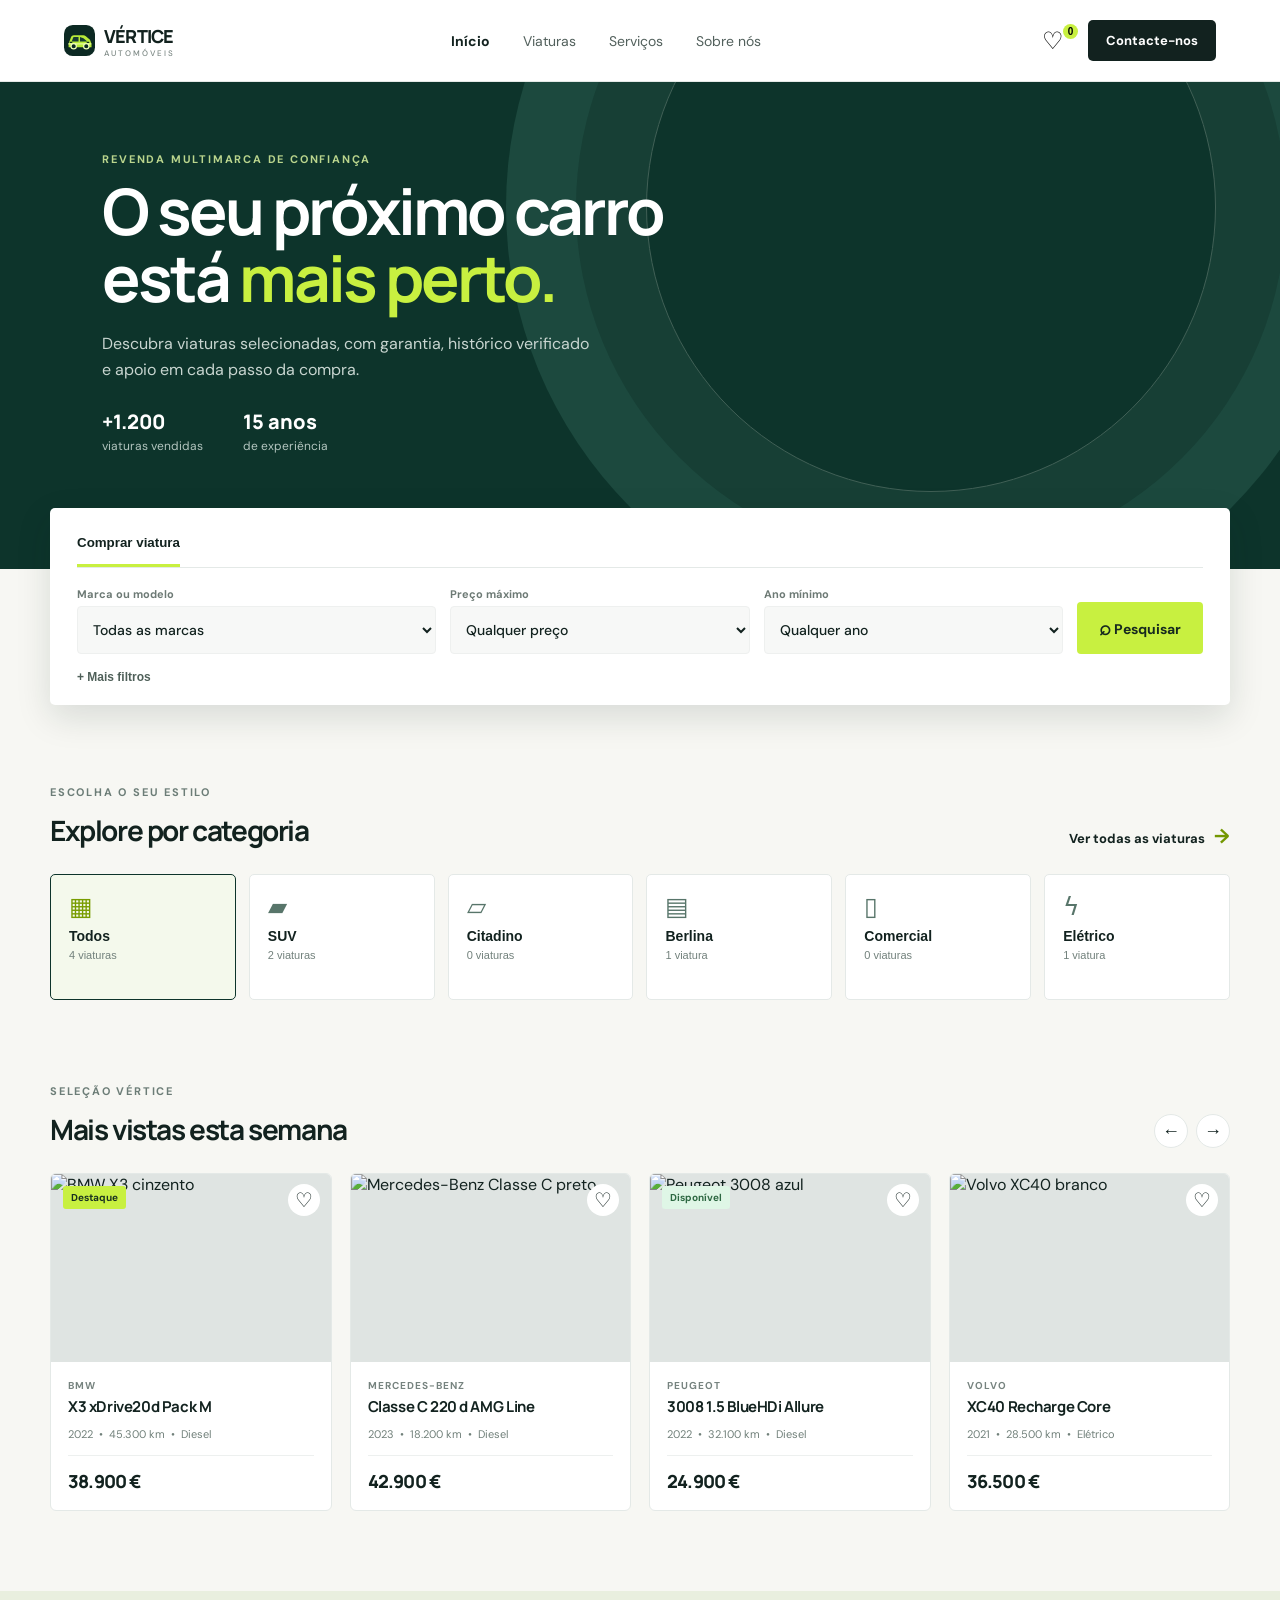
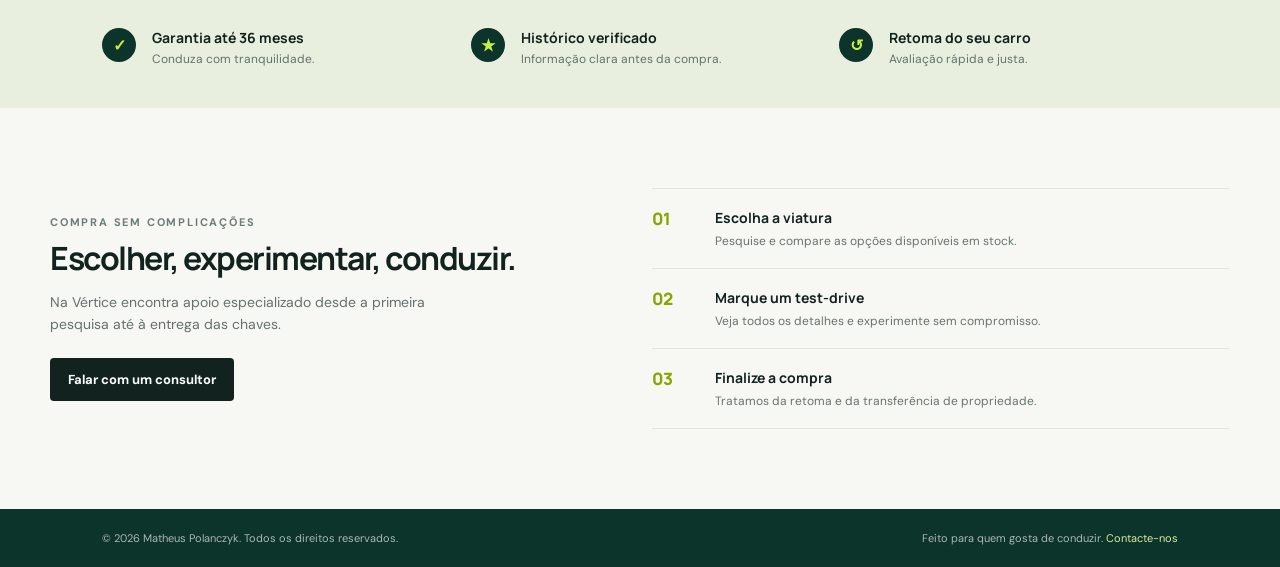
==== commit d5e53bf0: "Use car favicon as Vértice header logo" ====
--- a/index.html
+++ b/index.html
@@ -15,7 +15,7 @@
   <body>
     <header class="site-header">
       <a href="#inicio" class="brand" aria-label="Vértice Automóveis, início">
-        <span class="brand-mark">V</span>
+        <img class="brand-mark" src="favicon.svg" alt="" />
         <span>VÉRTICE <em>AUTOMÓVEIS</em></span>
       </a>
       <nav class="desktop-nav" aria-label="Navegação principal">
--- a/styles.css
+++ b/styles.css
@@ -1,3 +1,4 @@
 :root{--ink:#12221f;--muted:#64716d;--line:#e4e9e7;--cream:#f7f7f3;--lime:#c8f040;--green:#0d342b;--white:#fff}*{box-sizing:border-box}html{scroll-behavior:smooth}body{margin:0;color:var(--ink);background:var(--cream);font-family:"DM Sans",sans-serif}.site-header{height:82px;padding:0 max(5vw,32px);display:flex;align-items:center;justify-content:space-between;background:#fff;border-bottom:1px solid var(--line)}.brand{color:var(--ink);text-decoration:none;font:800 18px Manrope,sans-serif;letter-spacing:-.8px;display:flex;align-items:center;gap:9px}.brand em{font:500 8px "DM Sans";display:block;letter-spacing:2px;color:#7c8884;font-style:normal}.brand-mark{display:grid;place-items:center;width:31px;height:31px;background:var(--green);color:var(--lime);clip-path:polygon(50% 0,100% 24%,82% 100%,18% 100%,0 24%);font:800 17px Manrope}.desktop-nav{display:flex;gap:33px;height:100%;align-items:center}.desktop-nav a{color:#52605c;text-decoration:none;font-size:14px}.desktop-nav a.active{color:var(--ink);font-weight:700}.header-actions{display:flex;align-items:center;gap:18px}.icon-button,.menu-button{border:0;background:none;font-size:24px;cursor:pointer;position:relative}.counter{position:absolute;top:-2px;right:-8px;background:var(--lime);font:700 10px sans-serif;width:15px;height:15px;border-radius:50%;display:grid;place-items:center}.contact-link{background:var(--ink);color:white;padding:12px 18px;text-decoration:none;border-radius:5px;font-size:13px;font-weight:700}.menu-button{display:none}.hero{background:var(--green);min-height:390px;padding:70px max(8vw,40px) 115px;position:relative;overflow:hidden;color:white}.hero-copy{max-width:660px;position:relative;z-index:1}.eyebrow{font-size:11px;letter-spacing:1.8px;font-weight:700;color:#6c7d77;margin:0 0 12px}.hero .eyebrow{color:#bad58d}.hero h1,h2,h3{font-family:Manrope,sans-serif}.hero h1{font-size:clamp(38px,5vw,65px);line-height:1.04;letter-spacing:-3px;margin:0}.hero h1 span{color:var(--lime)}.hero-text{max-width:490px;color:#c8d5d0;font-size:16px;line-height:1.6;margin:20px 0 26px}.hero-stats{display:flex;gap:40px}.hero-stats div{display:grid;gap:3px}.hero-stats strong{font:800 20px Manrope}.hero-stats span{font-size:12px;color:#b3c5bf}.hero-shape{position:absolute;right:5%;top:-160px;width:570px;height:570px;border:1px solid #416056;border-radius:50%;box-shadow:0 0 0 70px #173f35,0 0 0 140px #1c493e}.search-panel{max-width:1180px;margin:-61px auto 0;position:relative;z-index:2;background:#fff;padding:0 27px 19px;box-shadow:0 12px 35px #0c251d22;border-radius:5px}.search-tabs{height:60px;display:flex;align-items:end;gap:27px;border-bottom:1px solid var(--line)}.tab{height:47px;padding:0;background:none;border:0;border-bottom:3px solid transparent;color:#70807b;font-weight:700;cursor:pointer}.tab.active{color:var(--ink);border-color:var(--lime)}.search-form{display:grid;grid-template-columns:1.2fr 1fr 1fr auto;gap:14px;padding-top:19px}.search-form label{display:grid;gap:5px;font-size:11px;font-weight:700;color:#6d7a75}.search-form select{appearance:auto;color:var(--ink);font:500 14px "DM Sans";background:#f7f8f7;border:1px solid #eef0ef;border-radius:4px;padding:13px 11px}.search-button{align-self:end;background:var(--lime);border:0;border-radius:4px;padding:13px 22px;color:#16291f;font:700 14px "DM Sans";cursor:pointer}.search-button span{font-size:20px;vertical-align:-1px}.more-filters{background:none;border:0;color:#4f6059;font-size:12px;font-weight:700;margin-top:16px;padding:0;cursor:pointer}.content-section{max-width:1180px;margin:0 auto;padding:80px 0}.section-heading{display:flex;justify-content:space-between;align-items:end;margin-bottom:25px}.section-heading h2{font-size:28px;letter-spacing:-1.4px;margin:0}.section-heading a{color:var(--ink);text-decoration:none;font-size:13px;font-weight:700}.section-heading a span{color:#739700;font-size:20px;margin-left:6px}.category-grid{display:grid;grid-template-columns:repeat(6,1fr);gap:13px}.category-card{height:126px;text-align:left;background:white;border:1px solid var(--line);border-radius:5px;padding:18px;cursor:pointer;display:flex;flex-direction:column;gap:5px;color:var(--ink);transition:.2s}.category-card:hover,.category-card.active{border-color:var(--green);background:#f4f9ec}.category-icon{font-size:25px;line-height:27px;color:#58756a;margin-bottom:3px}.category-card.active .category-icon{color:#789c00}.category-card strong{font-size:14px}.category-card small{font-size:11px;color:#72817c}.featured{padding-top:4px}.list-controls{display:flex;gap:8px}.list-controls button{width:34px;height:34px;border:1px solid var(--line);border-radius:50%;background:white;color:var(--ink);font-size:18px}.vehicle-grid{display:grid;grid-template-columns:repeat(4,1fr);gap:18px}.vehicle-card{background:white;border:1px solid var(--line);border-radius:6px;overflow:hidden;transition:transform .2s,box-shadow .2s}.vehicle-card:hover{transform:translateY(-3px);box-shadow:0 12px 25px #16261f12}.car-image{height:188px;position:relative;background:#dfe4e2;overflow:hidden}.car-image img{width:100%;height:100%;object-fit:cover}.badge{position:absolute;top:12px;left:12px;background:var(--lime);color:#183020;padding:5px 8px;border-radius:3px;font-size:10px;font-weight:700}.badge.green{background:#dff6e6;color:#2d6842}.heart{position:absolute;right:11px;top:10px;border:0;border-radius:50%;background:#fff;width:32px;height:32px;font-size:20px;cursor:pointer;color:var(--ink)}.heart.liked{color:#f05b6b}.vehicle-info{padding:17px}.vehicle-info p{margin:0 0 4px;font-size:10px;letter-spacing:1px;color:#76837f;font-weight:700}.vehicle-info h3{font-size:15px;letter-spacing:-.4px;margin:0 0 10px;white-space:nowrap;overflow:hidden;text-overflow:ellipsis}.vehicle-meta{display:flex;gap:6px;color:#71807a;font-size:11px}.vehicle-price{border-top:1px solid #edf0ef;margin-top:14px;padding-top:13px;display:flex;align-items:baseline;justify-content:space-between}.vehicle-price strong{font:800 18px Manrope;letter-spacing:-.8px}.vehicle-price span{font-size:10px;color:#75827e}#no-results{background:#fff;border:1px solid var(--line);padding:25px;border-radius:5px;text-align:center;color:var(--muted)}.assurance{padding:37px max(8vw,32px);background:#e9efdf;display:grid;grid-template-columns:repeat(3,1fr);gap:30px}.assurance>div{display:grid;grid-template-columns:38px auto;column-gap:12px}.assurance-icon{grid-row:span 2;background:var(--green);color:var(--lime);width:34px;height:34px;border-radius:50%;display:grid;place-items:center;font-weight:700}.assurance h3{font-size:14px;margin:0}.assurance p{font-size:12px;color:#63726d;margin:4px 0}footer{background:var(--green);padding:22px max(8vw,32px);display:flex;justify-content:space-between;color:#a7b8b1;font-size:11px}@media(max-width:800px){.desktop-nav,.contact-link{display:none}.menu-button{display:block}.hero{padding-top:60px}.search-panel{margin:-45px 18px 0}.search-form{grid-template-columns:1fr 1fr}.search-button{grid-column:span 2}.content-section{padding:55px 18px}.category-grid{grid-template-columns:repeat(3,1fr)}.vehicle-grid{grid-template-columns:repeat(2,1fr)}.assurance{grid-template-columns:1fr}.hero-shape{right:-320px}}@media(max-width:480px){.site-header{padding:0 20px}.hero{padding:50px 24px 85px}.hero h1{letter-spacing:-2px}.hero-stats{gap:20px}.search-panel{padding:0 16px 16px}.search-form{grid-template-columns:1fr}.search-button{grid-column:auto}.section-heading h2{font-size:24px}.section-heading a{font-size:11px}.category-grid{grid-template-columns:repeat(2,1fr)}.vehicle-grid{grid-template-columns:1fr}.car-image{height:210px}footer{gap:10px;flex-direction:column}}
 .site-header{position:relative;z-index:5}.mobile-nav[hidden],.advanced-filters[hidden]{display:none}.mobile-nav{display:none}.advanced-filters{display:grid;grid-template-columns:repeat(2,minmax(0,1fr));gap:14px;margin-top:16px;padding-top:16px;border-top:1px solid var(--line)}.advanced-filters label{display:grid;gap:5px;color:#6d7a75;font-size:11px;font-weight:700}.advanced-filters select{appearance:auto;color:var(--ink);font:500 14px "DM Sans";background:#f7f8f7;border:1px solid #eef0ef;border-radius:4px;padding:13px 11px}.category-card small{white-space:nowrap}.vehicle-card:focus-visible,.category-card:focus-visible,.icon-button:focus-visible,.menu-button:focus-visible,.list-controls button:focus-visible{outline:3px solid #86a700;outline-offset:3px}.icon-button[aria-pressed="true"]{color:#d7465b}.list-controls button{cursor:pointer}.list-controls button:hover{background:#f0f5e5}.vehicle-card[hidden]{display:none}#contactos a{color:#d7ee9c;text-decoration:none}#contactos a:hover{text-decoration:underline}@media(max-width:800px){.mobile-nav:not([hidden]){position:absolute;top:82px;left:0;right:0;display:grid;gap:0;padding:8px 20px 14px;background:white;border-top:1px solid var(--line);box-shadow:0 12px 20px #0c251d18}.mobile-nav a{padding:13px 4px;color:var(--ink);text-decoration:none;border-bottom:1px solid var(--line);font-size:14px}.mobile-nav a:last-child{border:0}}@media(max-width:480px){.advanced-filters{grid-template-columns:1fr}}
 .advanced-filters[hidden],.mobile-nav[hidden]{display:none!important}
+.brand-mark{display:block;flex:none;width:31px;height:31px;object-fit:contain;clip-path:none;background:transparent;font-size:0}
